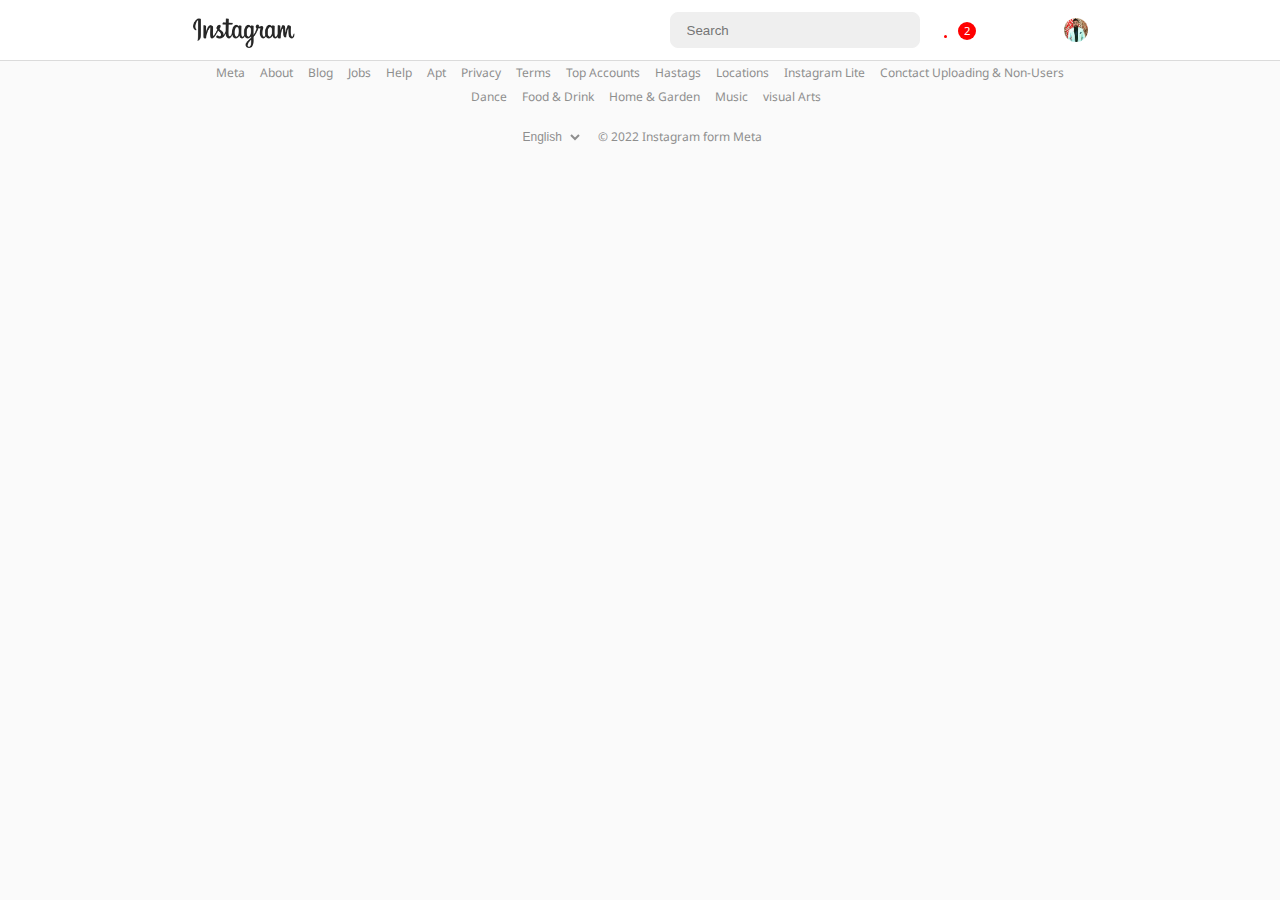
==== feeds.html @ fc86791e "password reset, save info and header commit" ====
<!DOCTYPE html>
<html lang="en">
  <head>
    <meta charset="UTF-8" />
    <meta http-equiv="X-UA-Compatible" content="IE=edge" />
    <meta name="viewport" content="width=device-width, initial-scale=1.0" />
    <title>Instagram Clone</title>

    <!-- fonts -->
    <link
      rel="stylesheet"
      href="https://cdnjs.cloudflare.com/ajax/libs/font-awesome/6.1.1/css/all.min.css"
      integrity="sha512-KfkfwYDsLkIlwQp6LFnl8zNdLGxu9YAA1QvwINks4PhcElQSvqcyVLLD9aMhXd13uQjoXtEKNosOWaZqXgel0g=="
      crossorigin="anonymous"
      referrerpolicy="no-referrer"
    />

    <!-- styles -->
    <link rel="stylesheet" href="./assets/css/styles.css" />
  </head>
  <body class="feeds">
    <!-- header -->
    <header>
      <div class="box__container">
        <div class="logo">
          <img src="./assets/img/logo.png" alt="logo" class="logo" />
        </div>
        <div class="header__rightWrapper">
          <div class="search">
            <div class="input__wrapper">
              <input
                type="search"
                class="input__control"
                placeholder="Search"
              />
            </div>
          </div>
          <ul class="header__link list list__inline">
            <li class="item">
              <i class="fa fa-home"></i><span class="dot"></span>
            </li>
            <li class="item">
              <i class="fa-regular fa-message"></i><span class="badge">2</span>
            </li>
            <li class="item"><i class="fa-regular fa-square-plus"></i></li>
            <li class="item"><i class="fa-regular fa-compass"></i></li>
            <li class="item"><i class="fa-regular fa-heart"></i></li>
            <li class="item">
              <img
                src="./assets/img/profile-pic.jpg"
                alt="Profile pic"
                class="profile__icon"
              />
            </li>
          </ul>
        </div>
      </div>
    </header>

    <!-- footer -->
    <div class="footer__container">
      <ul class="list list__inline">
        <li class="item">Meta</li>
        <li class="item">About</li>
        <li class="item">Blog</li>
        <li class="item">Jobs</li>
        <li class="item">Help</li>
        <li class="item">Apt</li>
        <li class="item">Privacy</li>
        <li class="item">Terms</li>
        <li class="item">Top Accounts</li>
        <li class="item">Hastags</li>
        <li class="item">Locations</li>
        <li class="item">Instagram Lite</li>
        <li class="item">Conctact Uploading & Non-Users</li>
        <li class="item">Dance</li>
        <li class="item">Food & Drink</li>
        <li class="item">Home & Garden</li>
        <li class="item">Music</li>
        <li class="item">visual Arts</li>
      </ul>
      <ul class="list list__inline">
        <li class="item">
          <select name="" id="">
            <option value="">Deutsch</option>
            <option value="" selected>English</option>
            <option value="">English (UK)</option>
            <option value="">Esponal</option>
          </select>
        </li>
        <li class="item">&copy; 2022 Instagram form Meta</li>
      </ul>
    </div>
  </body>
</html>
---- assets/css/styles.css ----
@import url(./variables.css);
@import "./fontawesome/less/fontawesome";
@import url("https://fonts.googleapis.com/css2?family=Noto+Sans:wght@300;400;500&display=swap");

* {
  margin: 0;
  padding: 0;
  box-sizing: border-box;
}

body {
  font-size: 14px;
  font-weight: 400;
  color: var(--color-black);
  font-family: "Noto Sans", sans-serif;
  line-height: calc(var(--factor) * 2.5);
  background-color: var(--background-whitish);
}

a {
  text-decoration: none;
  color: var(--color-link);
}

.list {
  padding-left: 0;
  list-style: none;
  list-style-position: inside;
}

.list__inline .item {
  display: inline-block;
}

/* form elements */
label {
  display: block;
  font-size: var(--font-sm);
  color: var(--color-gray);
  margin-bottom: calc(var(--factor) / 2);
}

.input__wrapper {
  margin-bottom: var(--input-margin);
}

.input__control {
  width: 100%;
  height: var(--input-height);
  padding: var(--input-padding);
  background-color: var(--input-bg);
  border-radius: var(--input-radius);
  border: 1px solid var(--border-color);
}

.input__control:focus-visible {
  outline: 0;
}

.button {
  width: 100%;
  cursor: pointer;
  font-weight: 500;
  text-align: center;
  border-radius: var(--input-radius);
  border: 1px solid var(--border-color);
  padding: calc(var(--factor) * 0.6) calc(var(--factor) * 2);
}

.button.button__primary {
  color: #fff;
  border-color: var(--color-primary);
  background-color: var(--color-primary);
}

.button__link {
  border: 0;
  color: var(--color-primary);
}

.full__width {
  width: 100%;
  display: block;
}

/* floating label */
.floating__label {
  position: relative;
  background-color: var(--input-bg);
}

.floating__label input {
  z-index: 1;
  position: relative;
  font-size: var(--font-xs);
  background-color: transparent;
  transition: padding 0.3s ease-in-out;
}

.floating__label label {
  position: absolute;
  top: calc(var(--factor) * 1.2);
  left: calc(var(--factor) * 1.2);
  transition: all 0.3s ease-in-out;
}

.floating__label input:valid {
  padding-top: calc(var(--factor) * 2.2);
  padding-bottom: calc(var(--factor) * 0.8);
}

.floating__label input:valid + label {
  font-size: var(--font-xs);
  top: calc(var(--factor) * 0.5);
}

/* boxed layout */
.split__screen,
.box__container,
.footer__container {
  margin: 0 auto;
  max-width: var(--box-layout-width);
}

/* split screen */
.split__screen {
  display: flex;
  flex-wrap: wrap;
  align-items: center;
  justify-content: center;
  padding: calc(var(--factor) * 10) calc(var(--factor) * 2)
    calc(var(--factor) * 7);
}

.split__screen > div {
  width: 50%;
}

/* image slider */
.imageSlider__container {
  min-height: 635px;
  position: relative;
  background-repeat: no-repeat;
  background-image: url(./../img/slider-bg.png);
}

.imageSlider__wrapper {
  top: 26px;
  left: 156px;
  display: flex;
  position: relative;
  list-style-type: none;
}

.imageSlider__item {
  top: 0;
  left: 0;
  position: absolute;
}

/* sign in and sign up content */
.signIn__container,
.signUp__container {
  text-align: center;
  padding: calc(var(--factor) * 1.5) calc(var(--factor) * 3);
}

.signIn__container .logo,
.signUp__container .logo {
  margin-bottom: calc(var(--factor) * 4);
}

.signIn__wrapper h4 {
  font-weight: 500;
  color: var(--color-gray);
  font-size: var(--font-md);
}

.signIn__wrapper p {
  text-align: center;
  color: var(--color-gray);
  line-height: calc(var(--factor) * 2.5);
  font-size: var(--font-sm);
  margin: calc(var(--factor) * 2) 0;
}

.signIn__wrapper p a {
  font-weight: 500;
  color: var(--color-gray);
}

.signin__form {
  text-align: left;
}

.signIn__wrapper,
.signUp__wrapper {
  background-color: #fff;
  margin-bottom: var(--factor);
  border: 1px solid var(--border-color);
  margin-right: calc(var(--factor) * 4);
}

.signIn__wrapper {
  padding: calc(var(--factor) * 6) calc(var(--factor) * 5)
    calc(var(--factor) * 2);
}
.signIn__wrapper .input__wrapper:last-of-type {
  margin-top: calc(var(--factor) * 1.5);
}

.signIn__text {
  font-weight: 500;
  position: relative;
  color: var(--color-gray);
  font-size: var(--font-sm);
  text-transform: uppercase;
  padding: calc(var(--factor) * 2) 0;
}

.signIn__text span {
  position: relative;
  display: inline-block;
  background-color: #fff;
  padding: 0 calc(var(--factor) * 2);
}

.signIn__text::before {
  top: 50%;
  left: 0;
  right: 0;
  height: 1px;
  content: "";
  display: block;
  position: absolute;
  background-color: var(--border-color);
}

.signIn__otherButton {
  padding: calc(var(--factor) * 2) 0;
}

.signIn__otherButton .fa,
.signUp__otherButton .fa {
  font-size: var(--font-df);
  margin-right: calc(var(--factor) * 0.5);
}
.signIn__otherButton.fb a {
  color: var(--color-fb);
}

.signIn__otherButton a {
  font-weight: 500;
}

.signUp__otherButton {
  border-radius: var(--input-radius);
  background-color: var(--color-primary);
}

.signUp__otherButton a {
  color: #fff;
  display: block;
  padding: var(--factor);
  margin: calc(var(--factor) * 3) 0 0;
}

.signIn__forgot {
  font-size: 12px;
  padding: var(--factor) 0 0;
}

.signUp__wrapper {
  padding: calc(var(--factor) * 3) 0;
}

.signUp__wrapper a {
  font-weight: 500;
  color: var(--color-primary);
}

.getApp__wrapper {
  padding: calc(var(--factor) * 2);
}

.getApp__wrapper p {
  margin-bottom: calc(var(--factor) * 2);
}

.getApp__wrapper .list__inline {
  justify-content: center;
}

.getApp__wrapper .item + .item {
  margin-left: calc(var(--factor) * 2);
}

.getApp__wrapper .list__inline img {
  height: calc(var(--factor) * 5);
}

/* password reset screen & save credentails screen */
.passwordReset,
.save__credentials {
  height: 100vh;
  display: flex;
  align-items: center;
  flex-direction: column;
  justify-content: space-between;
}

.passwordReset__formContainer,
.saveCredetials__container {
  display: flex;
  max-width: 400px;
  align-items: center;
  flex-direction: column;
  justify-content: center;
  background-color: #fff;
  border: 1px solid var(--border-color);
}

.saveCredetials__container {
  text-align: center;
  padding: calc(var(--factor) * 3) calc(var(--factor) * 5);
}

.passwordReset__formContainer {
  padding-bottom: 0;
  padding: calc(var(--factor) * 5);
}

.passwordReset__formContainer a,
.passwordReset__container .back__to__login {
  font-weight: 500;
  color: var(--color-black);
}

.passwordReset__icon,
.saveCredetials__icon {
  border-radius: 50%;
  max-width: calc(var(--factor) * 15);
  border: 2px solid var(--color-black);
  margin-bottom: calc(var(--factor) * 2);
}

.passwordReset__icon {
  padding: calc(var(--factor) * 2.3) calc(var(--factor) * 3.5)
    calc(var(--factor) * 3.2);
}

.saveCredetials__icon {
  padding: calc(var(--factor) * 2.3) calc(var(--factor) * 3)
    calc(var(--factor) * 3);
}

.passwordReset .fa {
  font-size: calc(var(--factor) * 9);
  line-height: calc(var(--factor) * 9);
}

.saveCredetials__icon .fa {
  font-size: calc(var(--factor) * 5);
  line-height: calc(var(--factor) * 5);
}

.passwordReset__container h4,
.saveCredetials__container h5 {
  font-weight: 500;
  margin-bottom: calc(var(--factor) * 2);
}

.passwordReset__container h4 {
  font-size: var(--font-md);
}

.saveCredetials__container h5 {
  font-size: var(--font-df);
}

.passwordReset__container p,
.passwordReset__container .button,
.passwordReset__container .input__wrapper,
.saveCredetials__container p,
.saveCredetials__container .button__primary {
  margin-bottom: calc(var(--factor) * 2);
}

.passwordReset__container p,
.saveCredetials__container p {
  color: var(--color-gray);
}

.passwordReset__container .singIn__other,
.passwordReset__container .input__wrapper,
.passwordReset__container .back__to__login {
  width: 100%;
}

.passwordReset__container .signIn__text {
  padding-bottom: 0;
}

.passwordReset__container .singIn__other {
  margin-bottom: calc(var(--factor) * 6);
}

.passwordReset__container .back__to__login {
  display: block;
  max-width: 400px;
  padding: calc(var(--factor) * 2);
  border: 1px solid var(--border-color);
  background-color: var(--background-whitish);
  border-top: 0;
}

/* footer */
.footer__container {
  text-align: center;
  color: var(--color-gray);
  font-size: var(--font-sm);
  line-height: calc(var(--factor) * 3);
  padding: 0 calc(var(--factor) * 3) calc(var(--factor) * 3);
}

.footer__container .list {
  justify-content: center;
}

.footer__container .list + .list {
  margin-top: calc(var(--factor) * 2);
}

.footer__container .item {
  display: inline;
}

.footer__container .item + .item {
  margin-left: calc(var(--factor) * 1.5);
}

.footer__container select {
  border: 0;
  color: var(--color-gray);
  font-size: var(--font-sm);
  background-color: transparent;
  max-width: calc(var(--factor) * 8);
}

/* header */
header {
  width: 100%;
  background-color: #fff;
  border-bottom: 1px solid var(--border-color);
}
header .box__container {
  height: 60px;
  display: flex;
  align-items: center;
  padding: calc(var(--factor) * 2.5);
}

header .logo {
  max-height: 30px;
  margin-top: calc(var(--factor) / 4);
}

.header__rightWrapper {
  display: flex;
  margin-left: auto;
  align-items: center;
}

header .list,
header .list .item + .item {
  margin-left: calc(var(--factor) * 3);
}

header .list {
  display: flex;
  align-items: center;
}

header .item {
  position: relative;
}

header .dot {
  border-radius: 50%;
  left: 50%;
  width: 3px;
  height: 3px;
  position: absolute;
  display: inline-block;
  bottom: calc(var(--factor) * -1);
  background-color: var(--color-red);
}

header .badge {
  width: 18px;
  height: 18px;
  color: #fff;
  position: absolute;
  border-radius: 50%;
  text-align: center;
  display: inline-block;
  font-size: var(--font-xs);
  top: calc(var(--factor) * -1);
  right: calc(var(--factor) * -1);
  background-color: var(--color-red);
  line-height: calc(var(--factor) * 2.2);
}

header .input__wrapper {
  margin-bottom: 0;
}

header .input__control {
  min-width: 250px;
  border-color: var(--background-cream);
  padding-left: calc(var(--factor) * 2);
  padding-right: calc(var(--factor) * 2);
  background-color: var(--background-cream);
  border-radius: calc(var(--input-radius) * 2);
}

header i {
  max-width: 24px;
  font-size: calc(var(--factor) * 2.8);
  line-height: calc(var(--factor) * 2.8);
}

header .profile__icon {
  width: 24px;
  height: 24px;
  border-radius: 50%;
  display: inline-flex;
  vertical-align: middle;
  background-color: var(--background-cream);
}

/* reponsive */
@media (max-width: 767px) {
  /* sigin in and sign up */
  .imageSlider__container {
    display: none;
  }
  .split__screen > div {
    padding: 0;
    width: 100%;
    max-width: 350px;
  }
  .signIn__wrapper,
  .signUp__wrapper {
    margin-right: 0;
  }

  /* header */
  header .search {
    display: none;
  }
}
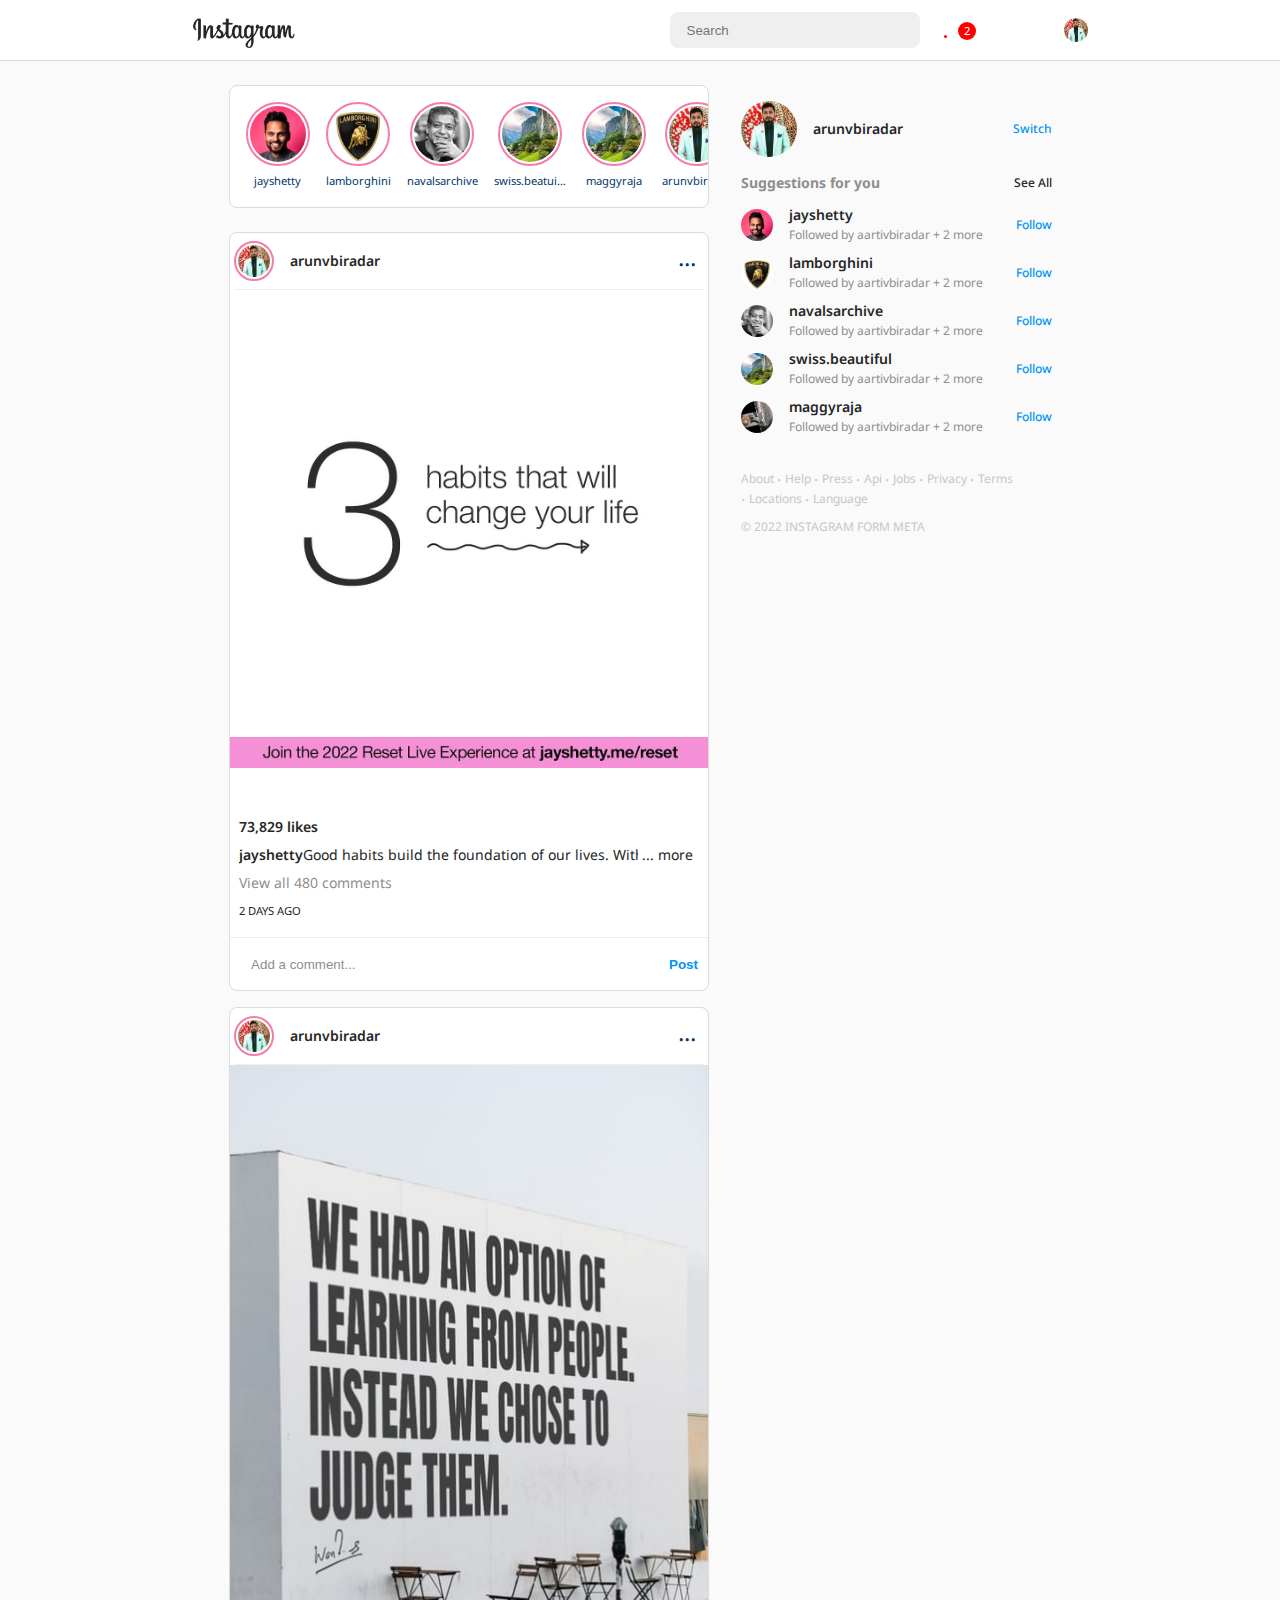
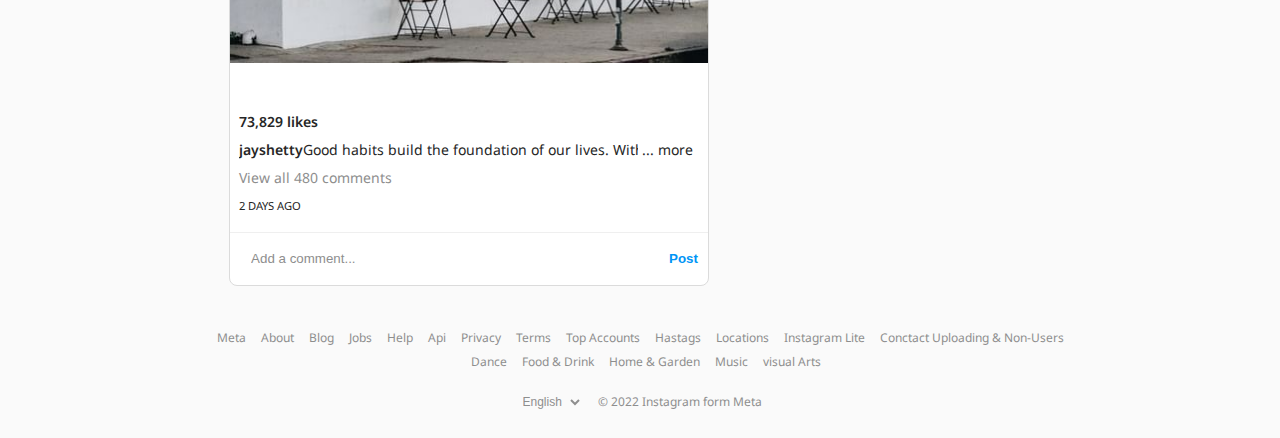
==== commit 569f492e: "commit feeds page version1.0" ====
--- a/feeds.html
+++ b/feeds.html
@@ -57,6 +57,323 @@
       </div>
     </header>
 
+    <!-- feeds container -->
+    <div class="feeds__container">
+      <div class="box__container">
+        <div class="feeds__content">
+          <div class="feeds__header">
+            <ul class="feed__list list list__inline">
+              <li class="item">
+                <a href="">
+                  <span class="profile__avatar"
+                    ><img
+                      src="./assets/img/insta-user-1.jpg"
+                      alt=""
+                      class="rounded" /></span
+                  ><span class="username">jayshetty</span></a
+                >
+              </li>
+              <li class="item">
+                <a href="">
+                  <span class="profile__avatar"
+                    ><img
+                      src="./assets/img/insta-user-2.jpg"
+                      alt=""
+                      class="rounded" /></span
+                  ><span class="username">lamborghini</span></a
+                >
+              </li>
+              <li class="item">
+                <a href="">
+                  <span class="profile__avatar"
+                    ><img
+                      src="./assets/img/insta-user-3.jpg"
+                      alt=""
+                      class="rounded" /></span
+                  ><span class="username">navalsarchive</span></a
+                >
+              </li>
+              <li class="item">
+                <a href="">
+                  <span class="profile__avatar"
+                    ><img
+                      src="./assets/img/insta-user-4.jpg"
+                      alt=""
+                      class="rounded" /></span
+                  ><span class="username">swiss.beatuiful</span></a
+                >
+              </li>
+              <li class="item">
+                <a href="">
+                  <span class="profile__avatar"
+                    ><img
+                      src="./assets/img/insta-user-4.jpg"
+                      alt=""
+                      class="rounded" /></span
+                  ><span class="username">maggyraja</span></a
+                >
+              </li>
+              <li class="item">
+                <a href="">
+                  <span class="profile__avatar"
+                    ><img
+                      src="./assets/img/profile-avatar.jpg"
+                      alt=""
+                      class="rounded" /></span
+                  ><span class="username">arunvbiradar</span></a
+                >
+              </li>
+            </ul>
+          </div>
+          <div class="feeds__body">
+            <div class="feeds__card">
+              <div class="profile__briefGroup">
+                <span class="profile__avatar"
+                  ><img
+                    src="./assets/img/profile-avatar.jpg"
+                    alt=""
+                    class="rounded"
+                /></span>
+                <span class="profile__brief">
+                  <span class="profile__username">arunvbiradar</span>
+                </span>
+                <a href="" class="dots">...</a>
+              </div>
+              <div class="feeds__cardMedia">
+                <img src="./assets/img/feed-item.jpg" alt="" />
+              </div>
+              <div class="feed__cardContent">
+                <div class="feed__cardLinks">
+                  <ul class="links__left list list__inline">
+                    <li class="item">
+                      <a href=""><i class="fa-regular fa-heart"></i></a>
+                    </li>
+                    <li class="item">
+                      <a href=""><i class="fa-regular fa-comment"></i></a>
+                    </li>
+                    <li class="item">
+                      <a href=""><i class="fa-regular fa-paper-plane"></i></a>
+                    </li>
+                  </ul>
+                  <ul class="links__right list list__inline">
+                    <li class="item">
+                      <a href=""><i class="fa-regular fa-bookmark"></i></a>
+                    </li>
+                  </ul>
+                </div>
+                <div class="feed__cardLikes"><span>73,829 likes</span></div>
+                <div class="feed__cardDescription">
+                  <span class="feed__userComent"><strong>jayshetty</strong> Good habits build the foundation of
+                    our lives. Without them, we lose our balance. With them, we
+                    become our best selves. We'll be discussing this and much more
+                    in my newest LIVE workshop experience 👉 register now at
+                    jayshetty.me/reset ✨ Join me June 11th – 15th for conversations
+                    around mindful living, habit building, and uplifting our
+                    emotional, mental, physical, and spiritual selves. This live
+                    virtual workshop experience is completely free and I'm so
+                    excited for you to join! Sign up now at jayshetty.me/reset (link
+                    in bio) 🙏</span>
+                  <span>... more</span>
+                </div>
+                <div class="feed__cardComments">
+                  <a href="" class="text__muted">View all 480 comments</a>
+                </div>
+                <div class="feed__cardCreated"><span>2 days ago</span></div>
+              </div>
+              <div class="feed__postComment">
+                <div class="post__group">
+                  <a href="" class="post__groupSmileys"
+                    ><i class="fa-regular fa-heart"></i
+                  ></a>
+                  <input
+                    type="text"
+                    placeholder="Add a comment..."
+                    class="post__groupInput input__control"
+                  />
+                  <button class="button button__link post__groupButton">
+                    Post
+                  </button>
+                </div>
+              </div>
+            </div>
+            <div class="feeds__card">
+              <div class="profile__briefGroup">
+                <span class="profile__avatar"
+                  ><img
+                    src="./assets/img/profile-avatar.jpg"
+                    alt=""
+                    class="rounded"
+                /></span>
+                <span class="profile__brief">
+                  <span class="profile__username">arunvbiradar</span>
+                </span>
+                <a href="" class="dots">...</a>
+              </div>
+              <div class="feeds__cardMedia">
+                <img src="./assets/img/feed-item-2.jpg" alt="" />
+              </div>
+              <div class="feed__cardContent">
+                <div class="feed__cardLinks">
+                  <ul class="links__left list list__inline">
+                    <li class="item">
+                      <a href=""><i class="fa-regular fa-heart"></i></a>
+                    </li>
+                    <li class="item">
+                      <a href=""><i class="fa-regular fa-comment"></i></a>
+                    </li>
+                    <li class="item">
+                      <a href=""><i class="fa-regular fa-paper-plane"></i></a>
+                    </li>
+                  </ul>
+                  <ul class="links__right list list__inline">
+                    <li class="item">
+                      <a href=""><i class="fa-regular fa-bookmark"></i></a>
+                    </li>
+                  </ul>
+                </div>
+                <div class="feed__cardLikes"><span>73,829 likes</span></div>
+                <div class="feed__cardDescription">
+                  <span class="feed__userComent"><strong>jayshetty</strong> Good habits build the foundation of
+                    our lives. Without them, we lose our balance. With them, we
+                    become our best selves. We'll be discussing this and much more
+                    in my newest LIVE workshop experience 👉 register now at
+                    jayshetty.me/reset ✨ Join me June 11th – 15th for conversations
+                    around mindful living, habit building, and uplifting our
+                    emotional, mental, physical, and spiritual selves. This live
+                    virtual workshop experience is completely free and I'm so
+                    excited for you to join! Sign up now at jayshetty.me/reset (link
+                    in bio) 🙏</span>
+                  <span>... more</span>
+                </div>
+                <div class="feed__cardComments">
+                  <a href="" class="text__muted">View all 480 comments</a>
+                </div>
+                <div class="feed__cardCreated"><span>2 days ago</span></div>
+              </div>
+              <div class="feed__postComment">
+                <div class="post__group">
+                  <a href="" class="post__groupSmileys"
+                    ><i class="fa-regular fa-heart"></i
+                  ></a>
+                  <input
+                    type="text"
+                    placeholder="Add a comment..."
+                    class="post__groupInput input__control"
+                  />
+                  <button class="button button__link post__groupButton">
+                    Post
+                  </button>
+                </div>
+              </div>
+            </div>
+          </div>
+        </div>
+        <div class="feeds__leftContent">
+          <div class="profile__briefGroup profile__switch">
+            <span class="profile__avatar"
+              ><img
+                src="./assets/img/profile-avatar.jpg"
+                alt=""
+                class="rounded"
+            /></span>
+            <span class="profile__brief">
+              <span class="profile__username">arunvbiradar</span>
+            </span>
+            <a href="" class="switch__text">Switch</a>
+          </div>
+          <div class="profile__suggestions">
+            <div class="profile__suggestionsTitle">
+              <h4>Suggestions for you</h4>
+              <a href="">See All</a>
+            </div>
+            <ul class="list profile__suggestionList">
+              <li class="profile__briefGroup">
+                <span class="profile__avatar"
+                  ><img src="./assets/img/insta-user-1.jpg" alt="" class="rounded"
+                /></span>                
+                <span class="profile__brief">
+                  <span class="profile__username">jayshetty</span>
+                    <span class="profile__briefText">Followed by aartivbiradar + 2 more</span></span
+                  >
+                </span>
+                <a href="" class="">Follow</a>
+              </li>
+              <li class="profile__briefGroup">
+                <span class="profile__avatar"
+                  ><img
+                    src="./assets/img/insta-user-2.jpg"
+                    alt=""
+                    class="rounded"
+                /></span>
+                <span class="profile__brief">
+                  <span class="profile__username">lamborghini</span>
+                    <span class="profile__briefText">Followed by aartivbiradar + 2 more</span></span
+                  >
+                </span>
+                <a href="" class="">Follow</a>
+              </li>
+              <li class="profile__briefGroup">
+                <span class="profile__avatar"
+                  ><img
+                    src="./assets/img/insta-user-3.jpg"
+                    alt=""
+                    class="rounded"
+                /></span>
+                <span class="profile__brief">
+                  <span class="profile__username">navalsarchive</span>
+                    <span class="profile__briefText">Followed by aartivbiradar + 2 more</span></span
+                  >
+                </span>
+                <a href="" class="">Follow</a>
+              </li>
+              <li class="profile__briefGroup">
+                <span class="profile__avatar"
+                  ><img
+                    src="./assets/img/insta-user-4.jpg"
+                    alt=""
+                    class="rounded"
+                /></span>
+                <span class="profile__brief">
+                  <span class="profile__username">swiss.beautiful</span>
+                    <span class="profile__briefText">Followed by aartivbiradar + 2 more</span></span
+                  >
+                </span>
+                <a href="" class="">Follow</a>
+              </li>
+              <li class="profile__briefGroup">
+                <span class="profile__avatar"
+                  ><img
+                    src="./assets/img/insta-user-5.jpg"
+                    alt=""
+                    class="rounded"
+                /></span>
+                <span class="profile__brief">
+                  <span class="profile__username">maggyraja</span>
+                    <span class="profile__briefText">Followed by aartivbiradar + 2 more</span></span
+                  >
+                </span>
+                <a href="" class="">Follow</a>
+              </li>
+            </ul>
+          </div>
+          <div class="feeds__footer">
+            <ul class="list list__inline">
+              <li class="item">About</li>
+              <li class="item">Help</li>
+              <li class="item">Press</li>
+              <li class="item">Api</li>
+              <li class="item">Jobs</li>
+              <li class="item">Privacy</li>
+              <li class="item">Terms</li>
+              <li class="item">Locations</li>
+              <li class="item">Language</li>
+            </ul>
+            <p class="feeds__copyright">&copy; 2022 Instagram form Meta</p>
+          </div>
+        </div>
+      </div>
+    </div>
+
     <!-- footer -->
     <div class="footer__container">
       <ul class="list list__inline">
@@ -65,7 +382,7 @@
         <li class="item">Blog</li>
         <li class="item">Jobs</li>
         <li class="item">Help</li>
-        <li class="item">Apt</li>
+        <li class="item">Api</li>
         <li class="item">Privacy</li>
         <li class="item">Terms</li>
         <li class="item">Top Accounts</li>
--- a/assets/css/styles.css
+++ b/assets/css/styles.css
@@ -1,562 +1,22 @@
 @import url(./variables.css);
 @import "./fontawesome/less/fontawesome";
-@import url("https://fonts.googleapis.com/css2?family=Noto+Sans:wght@300;400;500&display=swap");
+@import url("https://fonts.googleapis.com/css2?family=Noto+Sans:wght@300;400;500;600&display=swap");
 
-* {
-  margin: 0;
-  padding: 0;
-  box-sizing: border-box;
-}
+@import url(./layout.css);
+@import url(./profile.css);
+@import url(./usefulStyling.css);
 
-body {
-  font-size: 14px;
-  font-weight: 400;
-  color: var(--color-black);
-  font-family: "Noto Sans", sans-serif;
-  line-height: calc(var(--factor) * 2.5);
-  background-color: var(--background-whitish);
-}
+@import url(./form-elements.css);
 
-a {
-  text-decoration: none;
-  color: var(--color-link);
-}
+@import url(./slider.css);
 
-.list {
-  padding-left: 0;
-  list-style: none;
-  list-style-position: inside;
-}
+/* pages */
+@import url(./post.css);
+@import url(./authentication.css);
+@import url(./feeds.css);
 
-.list__inline .item {
-  display: inline-block;
-}
-
-/* form elements */
-label {
-  display: block;
-  font-size: var(--font-sm);
-  color: var(--color-gray);
-  margin-bottom: calc(var(--factor) / 2);
-}
-
-.input__wrapper {
-  margin-bottom: var(--input-margin);
-}
-
-.input__control {
-  width: 100%;
-  height: var(--input-height);
-  padding: var(--input-padding);
-  background-color: var(--input-bg);
-  border-radius: var(--input-radius);
-  border: 1px solid var(--border-color);
-}
-
-.input__control:focus-visible {
-  outline: 0;
-}
-
-.button {
-  width: 100%;
-  cursor: pointer;
-  font-weight: 500;
-  text-align: center;
-  border-radius: var(--input-radius);
-  border: 1px solid var(--border-color);
-  padding: calc(var(--factor) * 0.6) calc(var(--factor) * 2);
-}
-
-.button.button__primary {
-  color: #fff;
-  border-color: var(--color-primary);
-  background-color: var(--color-primary);
-}
-
-.button__link {
-  border: 0;
-  color: var(--color-primary);
-}
-
-.full__width {
-  width: 100%;
-  display: block;
-}
-
-/* floating label */
-.floating__label {
-  position: relative;
-  background-color: var(--input-bg);
-}
-
-.floating__label input {
-  z-index: 1;
-  position: relative;
-  font-size: var(--font-xs);
-  background-color: transparent;
-  transition: padding 0.3s ease-in-out;
-}
-
-.floating__label label {
-  position: absolute;
-  top: calc(var(--factor) * 1.2);
-  left: calc(var(--factor) * 1.2);
-  transition: all 0.3s ease-in-out;
-}
-
-.floating__label input:valid {
-  padding-top: calc(var(--factor) * 2.2);
-  padding-bottom: calc(var(--factor) * 0.8);
-}
-
-.floating__label input:valid + label {
-  font-size: var(--font-xs);
-  top: calc(var(--factor) * 0.5);
-}
-
-/* boxed layout */
-.split__screen,
-.box__container,
-.footer__container {
-  margin: 0 auto;
-  max-width: var(--box-layout-width);
-}
-
-/* split screen */
-.split__screen {
-  display: flex;
-  flex-wrap: wrap;
-  align-items: center;
-  justify-content: center;
-  padding: calc(var(--factor) * 10) calc(var(--factor) * 2)
-    calc(var(--factor) * 7);
-}
-
-.split__screen > div {
-  width: 50%;
-}
-
-/* image slider */
-.imageSlider__container {
-  min-height: 635px;
-  position: relative;
-  background-repeat: no-repeat;
-  background-image: url(./../img/slider-bg.png);
-}
-
-.imageSlider__wrapper {
-  top: 26px;
-  left: 156px;
-  display: flex;
-  position: relative;
-  list-style-type: none;
-}
-
-.imageSlider__item {
-  top: 0;
-  left: 0;
-  position: absolute;
-}
-
-/* sign in and sign up content */
-.signIn__container,
-.signUp__container {
-  text-align: center;
-  padding: calc(var(--factor) * 1.5) calc(var(--factor) * 3);
-}
-
-.signIn__container .logo,
-.signUp__container .logo {
-  margin-bottom: calc(var(--factor) * 4);
-}
-
-.signIn__wrapper h4 {
-  font-weight: 500;
-  color: var(--color-gray);
-  font-size: var(--font-md);
-}
-
-.signIn__wrapper p {
-  text-align: center;
-  color: var(--color-gray);
-  line-height: calc(var(--factor) * 2.5);
-  font-size: var(--font-sm);
-  margin: calc(var(--factor) * 2) 0;
-}
-
-.signIn__wrapper p a {
-  font-weight: 500;
-  color: var(--color-gray);
-}
-
-.signin__form {
-  text-align: left;
-}
-
-.signIn__wrapper,
-.signUp__wrapper {
-  background-color: #fff;
-  margin-bottom: var(--factor);
-  border: 1px solid var(--border-color);
-  margin-right: calc(var(--factor) * 4);
-}
-
-.signIn__wrapper {
-  padding: calc(var(--factor) * 6) calc(var(--factor) * 5)
-    calc(var(--factor) * 2);
-}
-.signIn__wrapper .input__wrapper:last-of-type {
-  margin-top: calc(var(--factor) * 1.5);
-}
-
-.signIn__text {
-  font-weight: 500;
-  position: relative;
-  color: var(--color-gray);
-  font-size: var(--font-sm);
-  text-transform: uppercase;
-  padding: calc(var(--factor) * 2) 0;
-}
-
-.signIn__text span {
-  position: relative;
-  display: inline-block;
-  background-color: #fff;
-  padding: 0 calc(var(--factor) * 2);
-}
-
-.signIn__text::before {
-  top: 50%;
-  left: 0;
-  right: 0;
-  height: 1px;
-  content: "";
-  display: block;
-  position: absolute;
-  background-color: var(--border-color);
-}
-
-.signIn__otherButton {
-  padding: calc(var(--factor) * 2) 0;
-}
-
-.signIn__otherButton .fa,
-.signUp__otherButton .fa {
-  font-size: var(--font-df);
-  margin-right: calc(var(--factor) * 0.5);
-}
-.signIn__otherButton.fb a {
-  color: var(--color-fb);
-}
-
-.signIn__otherButton a {
-  font-weight: 500;
-}
-
-.signUp__otherButton {
-  border-radius: var(--input-radius);
-  background-color: var(--color-primary);
-}
-
-.signUp__otherButton a {
-  color: #fff;
-  display: block;
-  padding: var(--factor);
-  margin: calc(var(--factor) * 3) 0 0;
-}
-
-.signIn__forgot {
-  font-size: 12px;
-  padding: var(--factor) 0 0;
-}
-
-.signUp__wrapper {
-  padding: calc(var(--factor) * 3) 0;
-}
-
-.signUp__wrapper a {
-  font-weight: 500;
-  color: var(--color-primary);
-}
-
-.getApp__wrapper {
-  padding: calc(var(--factor) * 2);
-}
-
-.getApp__wrapper p {
-  margin-bottom: calc(var(--factor) * 2);
-}
-
-.getApp__wrapper .list__inline {
-  justify-content: center;
-}
-
-.getApp__wrapper .item + .item {
-  margin-left: calc(var(--factor) * 2);
-}
-
-.getApp__wrapper .list__inline img {
-  height: calc(var(--factor) * 5);
-}
-
-/* password reset screen & save credentails screen */
-.passwordReset,
-.save__credentials {
-  height: 100vh;
-  display: flex;
-  align-items: center;
-  flex-direction: column;
-  justify-content: space-between;
-}
-
-.passwordReset__formContainer,
-.saveCredetials__container {
-  display: flex;
-  max-width: 400px;
-  align-items: center;
-  flex-direction: column;
-  justify-content: center;
-  background-color: #fff;
-  border: 1px solid var(--border-color);
-}
-
-.saveCredetials__container {
-  text-align: center;
-  padding: calc(var(--factor) * 3) calc(var(--factor) * 5);
-}
-
-.passwordReset__formContainer {
-  padding-bottom: 0;
-  padding: calc(var(--factor) * 5);
-}
-
-.passwordReset__formContainer a,
-.passwordReset__container .back__to__login {
-  font-weight: 500;
-  color: var(--color-black);
-}
-
-.passwordReset__icon,
-.saveCredetials__icon {
-  border-radius: 50%;
-  max-width: calc(var(--factor) * 15);
-  border: 2px solid var(--color-black);
-  margin-bottom: calc(var(--factor) * 2);
-}
-
-.passwordReset__icon {
-  padding: calc(var(--factor) * 2.3) calc(var(--factor) * 3.5)
-    calc(var(--factor) * 3.2);
-}
-
-.saveCredetials__icon {
-  padding: calc(var(--factor) * 2.3) calc(var(--factor) * 3)
-    calc(var(--factor) * 3);
-}
-
-.passwordReset .fa {
-  font-size: calc(var(--factor) * 9);
-  line-height: calc(var(--factor) * 9);
-}
-
-.saveCredetials__icon .fa {
-  font-size: calc(var(--factor) * 5);
-  line-height: calc(var(--factor) * 5);
-}
-
-.passwordReset__container h4,
-.saveCredetials__container h5 {
-  font-weight: 500;
-  margin-bottom: calc(var(--factor) * 2);
-}
-
-.passwordReset__container h4 {
-  font-size: var(--font-md);
-}
-
-.saveCredetials__container h5 {
-  font-size: var(--font-df);
-}
-
-.passwordReset__container p,
-.passwordReset__container .button,
-.passwordReset__container .input__wrapper,
-.saveCredetials__container p,
-.saveCredetials__container .button__primary {
-  margin-bottom: calc(var(--factor) * 2);
-}
-
-.passwordReset__container p,
-.saveCredetials__container p {
-  color: var(--color-gray);
-}
-
-.passwordReset__container .singIn__other,
-.passwordReset__container .input__wrapper,
-.passwordReset__container .back__to__login {
-  width: 100%;
-}
-
-.passwordReset__container .signIn__text {
-  padding-bottom: 0;
-}
-
-.passwordReset__container .singIn__other {
-  margin-bottom: calc(var(--factor) * 6);
-}
-
-.passwordReset__container .back__to__login {
-  display: block;
-  max-width: 400px;
-  padding: calc(var(--factor) * 2);
-  border: 1px solid var(--border-color);
-  background-color: var(--background-whitish);
-  border-top: 0;
-}
-
-/* footer */
-.footer__container {
-  text-align: center;
-  color: var(--color-gray);
-  font-size: var(--font-sm);
-  line-height: calc(var(--factor) * 3);
-  padding: 0 calc(var(--factor) * 3) calc(var(--factor) * 3);
-}
-
-.footer__container .list {
-  justify-content: center;
-}
-
-.footer__container .list + .list {
-  margin-top: calc(var(--factor) * 2);
-}
-
-.footer__container .item {
-  display: inline;
-}
-
-.footer__container .item + .item {
-  margin-left: calc(var(--factor) * 1.5);
-}
-
-.footer__container select {
-  border: 0;
-  color: var(--color-gray);
-  font-size: var(--font-sm);
-  background-color: transparent;
-  max-width: calc(var(--factor) * 8);
-}
-
-/* header */
-header {
-  width: 100%;
-  background-color: #fff;
-  border-bottom: 1px solid var(--border-color);
-}
-header .box__container {
-  height: 60px;
-  display: flex;
-  align-items: center;
-  padding: calc(var(--factor) * 2.5);
-}
-
-header .logo {
-  max-height: 30px;
-  margin-top: calc(var(--factor) / 4);
-}
-
-.header__rightWrapper {
-  display: flex;
-  margin-left: auto;
-  align-items: center;
-}
-
-header .list,
-header .list .item + .item {
-  margin-left: calc(var(--factor) * 3);
-}
-
-header .list {
-  display: flex;
-  align-items: center;
-}
-
-header .item {
-  position: relative;
-}
-
-header .dot {
-  border-radius: 50%;
-  left: 50%;
-  width: 3px;
-  height: 3px;
-  position: absolute;
-  display: inline-block;
-  bottom: calc(var(--factor) * -1);
-  background-color: var(--color-red);
-}
-
-header .badge {
-  width: 18px;
-  height: 18px;
-  color: #fff;
-  position: absolute;
-  border-radius: 50%;
-  text-align: center;
-  display: inline-block;
-  font-size: var(--font-xs);
-  top: calc(var(--factor) * -1);
-  right: calc(var(--factor) * -1);
-  background-color: var(--color-red);
-  line-height: calc(var(--factor) * 2.2);
-}
-
-header .input__wrapper {
-  margin-bottom: 0;
-}
-
-header .input__control {
-  min-width: 250px;
-  border-color: var(--background-cream);
-  padding-left: calc(var(--factor) * 2);
-  padding-right: calc(var(--factor) * 2);
-  background-color: var(--background-cream);
-  border-radius: calc(var(--input-radius) * 2);
-}
-
-header i {
-  max-width: 24px;
-  font-size: calc(var(--factor) * 2.8);
-  line-height: calc(var(--factor) * 2.8);
-}
-
-header .profile__icon {
-  width: 24px;
-  height: 24px;
-  border-radius: 50%;
-  display: inline-flex;
-  vertical-align: middle;
-  background-color: var(--background-cream);
-}
+/* header and footer */
+@import url(./header-footer.css);
 
 /* reponsive */
-@media (max-width: 767px) {
-  /* sigin in and sign up */
-  .imageSlider__container {
-    display: none;
-  }
-  .split__screen > div {
-    padding: 0;
-    width: 100%;
-    max-width: 350px;
-  }
-  .signIn__wrapper,
-  .signUp__wrapper {
-    margin-right: 0;
-  }
-
-  /* header */
-  header .search {
-    display: none;
-  }
-}
+@import url(./responsive.css);
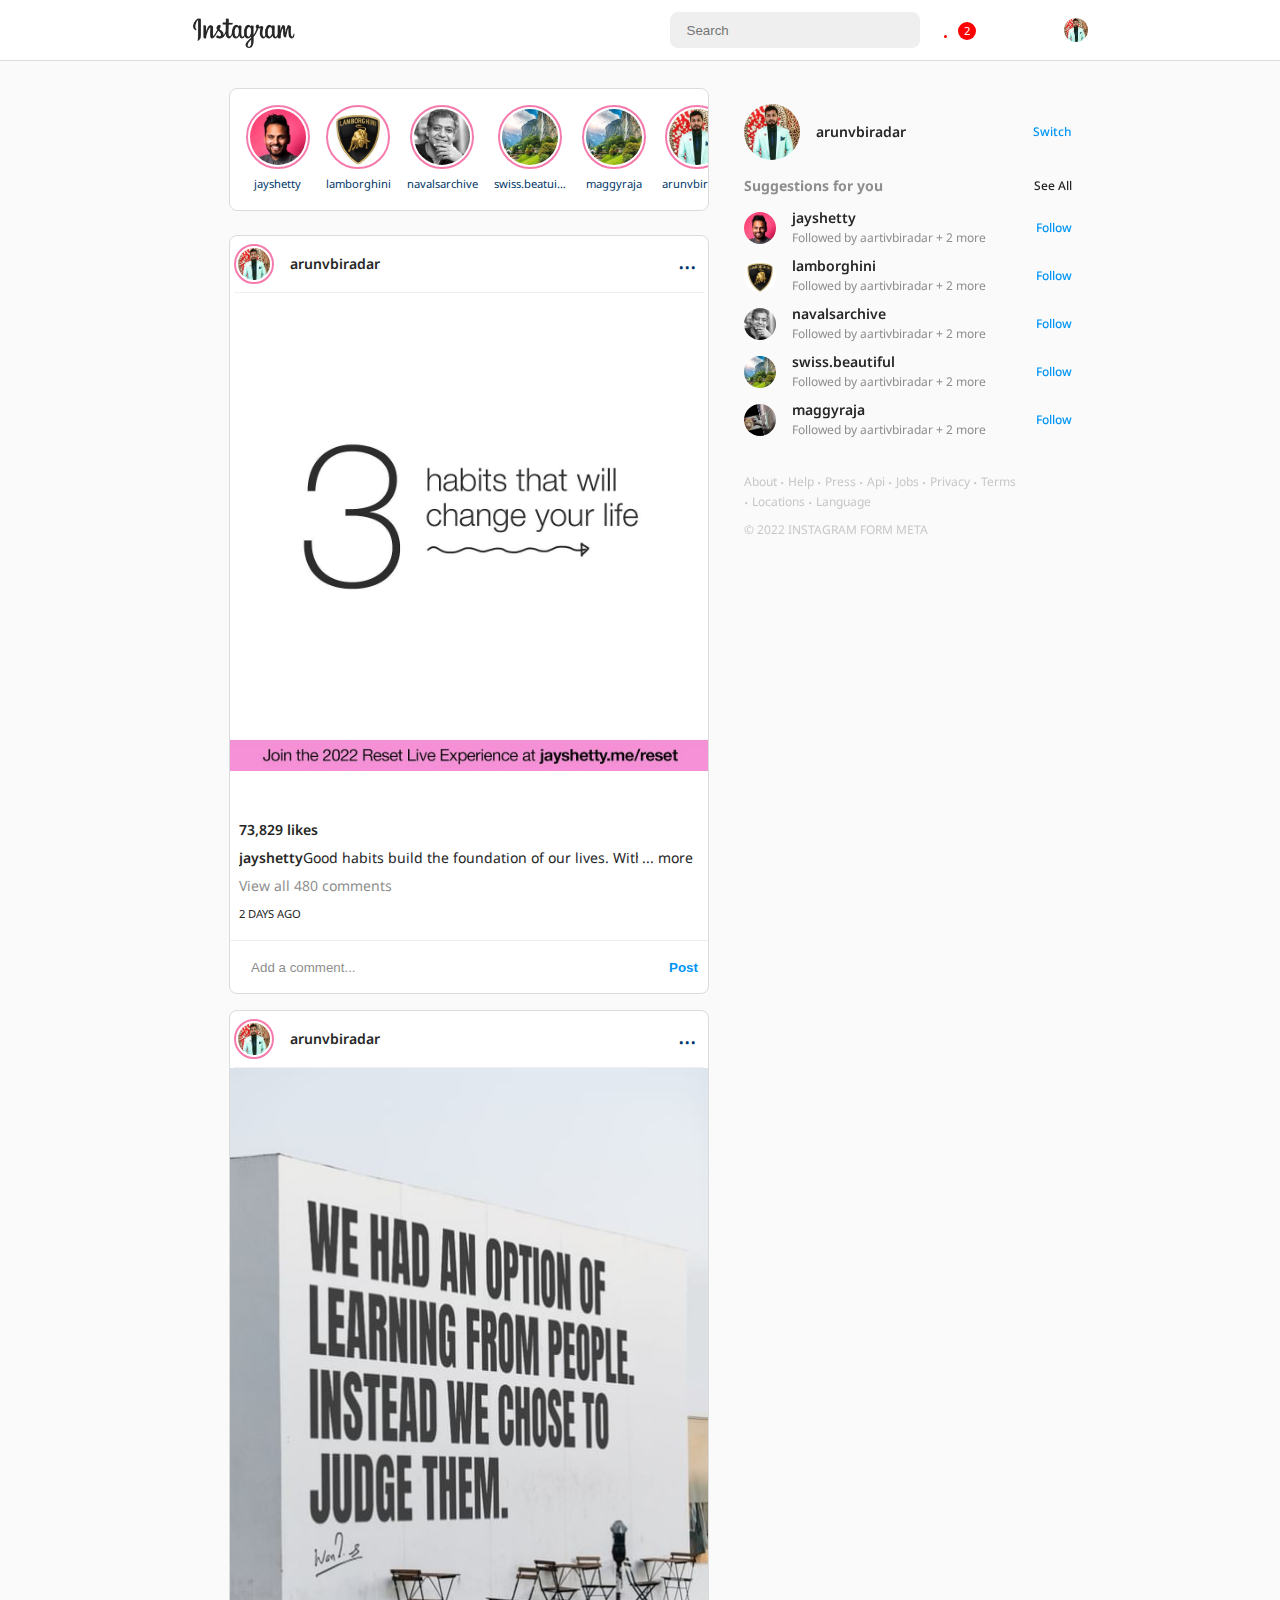
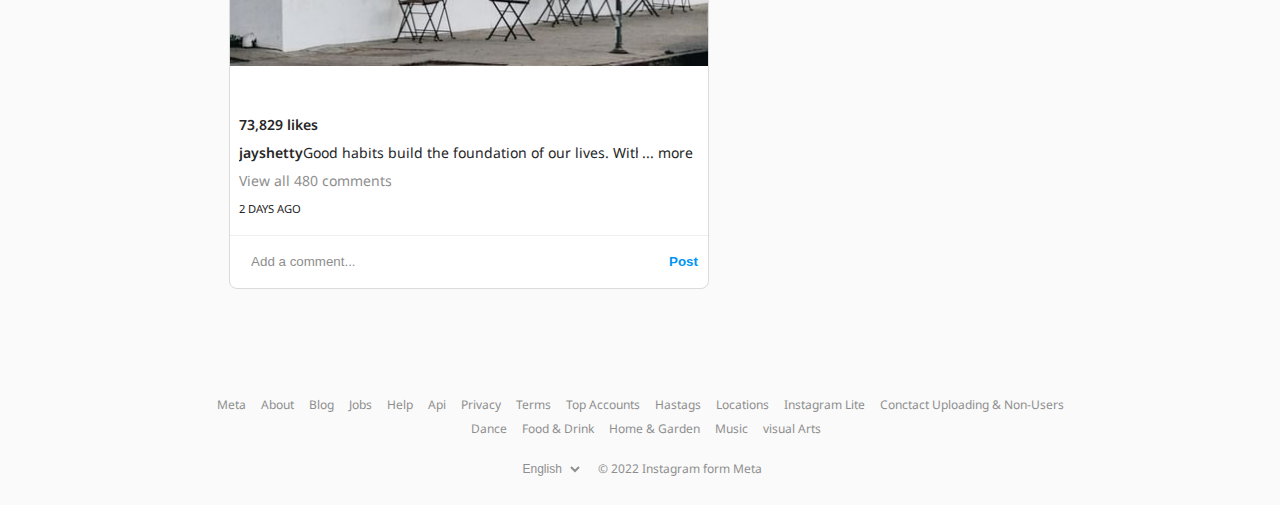
==== commit 766952bb: "Feeds page verion 1.0 ui fixes" ====
--- a/feeds.html
+++ b/feeds.html
@@ -269,106 +269,108 @@
           </div>
         </div>
         <div class="feeds__leftContent">
-          <div class="profile__briefGroup profile__switch">
-            <span class="profile__avatar"
-              ><img
-                src="./assets/img/profile-avatar.jpg"
-                alt=""
-                class="rounded"
-            /></span>
-            <span class="profile__brief">
-              <span class="profile__username">arunvbiradar</span>
-            </span>
-            <a href="" class="switch__text">Switch</a>
-          </div>
-          <div class="profile__suggestions">
-            <div class="profile__suggestionsTitle">
-              <h4>Suggestions for you</h4>
-              <a href="">See All</a>
-            </div>
-            <ul class="list profile__suggestionList">
-              <li class="profile__briefGroup">
-                <span class="profile__avatar"
-                  ><img src="./assets/img/insta-user-1.jpg" alt="" class="rounded"
-                /></span>                
-                <span class="profile__brief">
-                  <span class="profile__username">jayshetty</span>
-                    <span class="profile__briefText">Followed by aartivbiradar + 2 more</span></span
-                  >
-                </span>
-                <a href="" class="">Follow</a>
-              </li>
-              <li class="profile__briefGroup">
-                <span class="profile__avatar"
-                  ><img
-                    src="./assets/img/insta-user-2.jpg"
-                    alt=""
-                    class="rounded"
-                /></span>
-                <span class="profile__brief">
-                  <span class="profile__username">lamborghini</span>
-                    <span class="profile__briefText">Followed by aartivbiradar + 2 more</span></span
-                  >
-                </span>
-                <a href="" class="">Follow</a>
-              </li>
-              <li class="profile__briefGroup">
-                <span class="profile__avatar"
-                  ><img
-                    src="./assets/img/insta-user-3.jpg"
-                    alt=""
-                    class="rounded"
-                /></span>
-                <span class="profile__brief">
-                  <span class="profile__username">navalsarchive</span>
-                    <span class="profile__briefText">Followed by aartivbiradar + 2 more</span></span
-                  >
-                </span>
-                <a href="" class="">Follow</a>
-              </li>
-              <li class="profile__briefGroup">
-                <span class="profile__avatar"
-                  ><img
-                    src="./assets/img/insta-user-4.jpg"
-                    alt=""
-                    class="rounded"
-                /></span>
-                <span class="profile__brief">
-                  <span class="profile__username">swiss.beautiful</span>
-                    <span class="profile__briefText">Followed by aartivbiradar + 2 more</span></span
-                  >
-                </span>
-                <a href="" class="">Follow</a>
-              </li>
-              <li class="profile__briefGroup">
-                <span class="profile__avatar"
-                  ><img
-                    src="./assets/img/insta-user-5.jpg"
-                    alt=""
-                    class="rounded"
-                /></span>
-                <span class="profile__brief">
-                  <span class="profile__username">maggyraja</span>
-                    <span class="profile__briefText">Followed by aartivbiradar + 2 more</span></span
-                  >
-                </span>
-                <a href="" class="">Follow</a>
-              </li>
-            </ul>
-          </div>
-          <div class="feeds__footer">
-            <ul class="list list__inline">
-              <li class="item">About</li>
-              <li class="item">Help</li>
-              <li class="item">Press</li>
-              <li class="item">Api</li>
-              <li class="item">Jobs</li>
-              <li class="item">Privacy</li>
-              <li class="item">Terms</li>
-              <li class="item">Locations</li>
-              <li class="item">Language</li>
-            </ul>
-            <p class="feeds__copyright">&copy; 2022 Instagram form Meta</p>
+          <div class="sticky">
+            <div class="profile__briefGroup profile__switch">
+              <span class="profile__avatar"
+                ><img
+                  src="./assets/img/profile-avatar.jpg"
+                  alt=""
+                  class="rounded"
+              /></span>
+              <span class="profile__brief">
+                <span class="profile__username">arunvbiradar</span>
+              </span>
+              <a href="" class="switch__text">Switch</a>
+            </div>
+            <div class="profile__suggestions">
+              <div class="profile__suggestionsTitle">
+                <h4>Suggestions for you</h4>
+                <a href="">See All</a>
+              </div>
+              <ul class="list profile__suggestionList">
+                <li class="profile__briefGroup">
+                  <span class="profile__avatar"
+                    ><img src="./assets/img/insta-user-1.jpg" alt="" class="rounded"
+                  /></span>                
+                  <span class="profile__brief">
+                    <span class="profile__username">jayshetty</span>
+                      <span class="profile__briefText">Followed by aartivbiradar + 2 more</span></span
+                    >
+                  </span>
+                  <a href="" class="">Follow</a>
+                </li>
+                <li class="profile__briefGroup">
+                  <span class="profile__avatar"
+                    ><img
+                      src="./assets/img/insta-user-2.jpg"
+                      alt=""
+                      class="rounded"
+                  /></span>
+                  <span class="profile__brief">
+                    <span class="profile__username">lamborghini</span>
+                      <span class="profile__briefText">Followed by aartivbiradar + 2 more</span></span
+                    >
+                  </span>
+                  <a href="" class="">Follow</a>
+                </li>
+                <li class="profile__briefGroup">
+                  <span class="profile__avatar"
+                    ><img
+                      src="./assets/img/insta-user-3.jpg"
+                      alt=""
+                      class="rounded"
+                  /></span>
+                  <span class="profile__brief">
+                    <span class="profile__username">navalsarchive</span>
+                      <span class="profile__briefText">Followed by aartivbiradar + 2 more</span></span
+                    >
+                  </span>
+                  <a href="" class="">Follow</a>
+                </li>
+                <li class="profile__briefGroup">
+                  <span class="profile__avatar"
+                    ><img
+                      src="./assets/img/insta-user-4.jpg"
+                      alt=""
+                      class="rounded"
+                  /></span>
+                  <span class="profile__brief">
+                    <span class="profile__username">swiss.beautiful</span>
+                      <span class="profile__briefText">Followed by aartivbiradar + 2 more</span></span
+                    >
+                  </span>
+                  <a href="" class="">Follow</a>
+                </li>
+                <li class="profile__briefGroup">
+                  <span class="profile__avatar"
+                    ><img
+                      src="./assets/img/insta-user-5.jpg"
+                      alt=""
+                      class="rounded"
+                  /></span>
+                  <span class="profile__brief">
+                    <span class="profile__username">maggyraja</span>
+                      <span class="profile__briefText">Followed by aartivbiradar + 2 more</span></span
+                    >
+                  </span>
+                  <a href="" class="">Follow</a>
+                </li>
+              </ul>
+            </div>
+            <div class="feeds__footer">
+              <ul class="list list__inline">
+                <li class="item">About</li>
+                <li class="item">Help</li>
+                <li class="item">Press</li>
+                <li class="item">Api</li>
+                <li class="item">Jobs</li>
+                <li class="item">Privacy</li>
+                <li class="item">Terms</li>
+                <li class="item">Locations</li>
+                <li class="item">Language</li>
+              </ul>
+              <p class="feeds__copyright">&copy; 2022 Instagram form Meta</p>
+            </div>
           </div>
         </div>
       </div>
